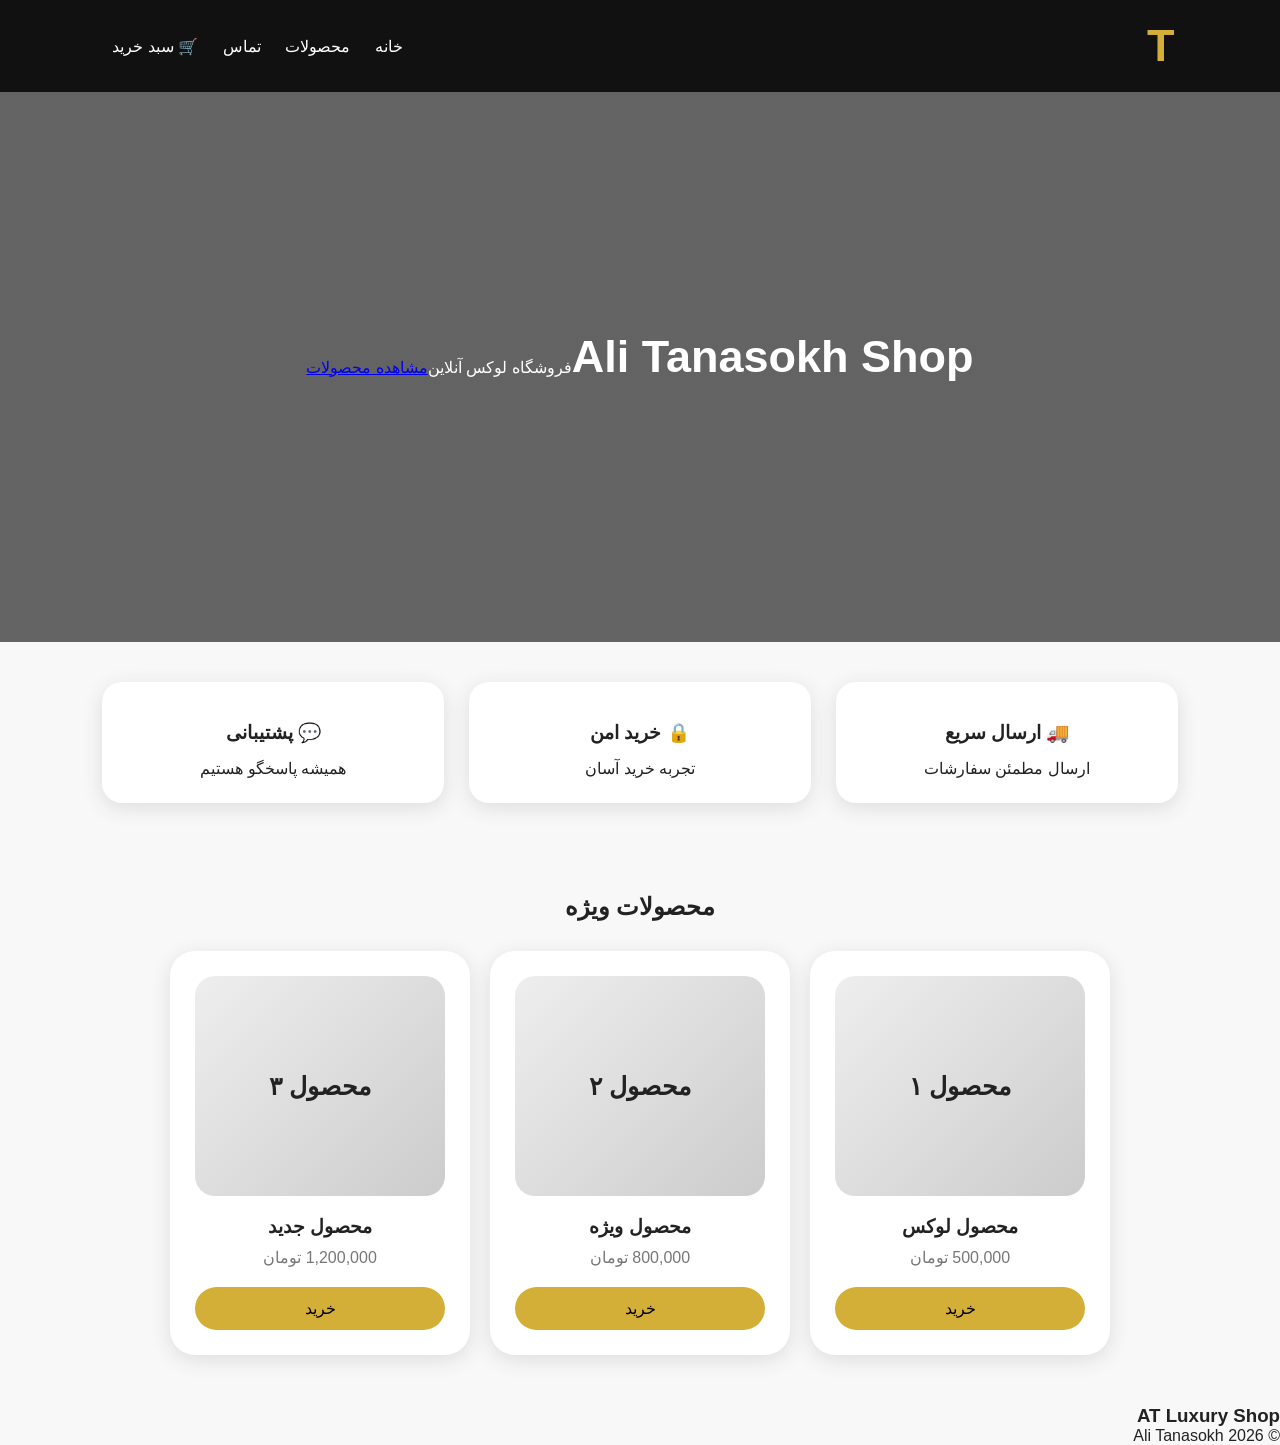
==== index.html @ d5917b11 "Complete homepage design" ====
<!DOCTYPE html>
<html lang="fa" dir="rtl">

<head>

<meta charset="UTF-8">
<meta name="viewport" content="width=device-width, initial-scale=1.0">

<title>AT Shop</title>

<link rel="stylesheet" href="style.css">

</head>


<body>


<header>

<div class="logo">
<span>A</span>T
</div>


<nav>

<a href="index.html">خانه</a>
<a href="products.html">محصولات</a>
<a href="contact.html">تماس</a>
<a href="cart.html">🛒 سبد خرید</a>

</nav>

</header>



<section class="hero">

<h1>
Ali Tanasokh Shop
</h1>

<p>
فروشگاه لوکس آنلاین
</p>

<a href="products.html">
مشاهده محصولات
</a>

</section>



<section class="features">


<div class="feature">

<h3>🚚 ارسال سریع</h3>

<p>
ارسال مطمئن سفارشات
</p>

</div>



<div class="feature">

<h3>🔒 خرید امن</h3>

<p>
تجربه خرید آسان
</p>

</div>



<div class="feature">

<h3>💬 پشتیبانی</h3>

<p>
همیشه پاسخگو هستیم
</p>

</div>


</section>



<section class="products">


<h2>
محصولات ویژه
</h2>



<div class="cards">


<div class="card">

<div class="product-image">
محصول ۱
</div>

<h3>
محصول لوکس
</h3>

<p>
500,000 تومان
</p>

<button onclick="addToCart('محصول لوکس')">
خرید
</button>

</div>



<div class="card">

<div class="product-image">
محصول ۲
</div>

<h3>
محصول ویژه
</h3>

<p>
800,000 تومان
</p>

<button onclick="addToCart('محصول ویژه')">
خرید
</button>

</div>



<div class="card">

<div class="product-image">
محصول ۳
</div>

<h3>
محصول جدید
</h3>

<p>
1,200,000 تومان
</p>

<button onclick="addToCart('محصول جدید')">
خرید
</button>

</div>


</div>

</section>



<footer>

<h3>
AT Luxury Shop
</h3>

<p>
© 2026 Ali Tanasokh
</p>


</footer>



<script src="script.js"></script>


</body>

</html>
---- style.css ----
* {
    box-sizing: border-box;
    margin: 0;
    padding: 0;
    font-family: Tahoma, sans-serif;
}

body {
    background: #f8f8f8;
    color: #222;
}

header {
    background: #111;
    color: white;
    display: flex;
    justify-content: space-between;
    align-items: center;
    padding: 20px 8%;
}

.logo {
    font-size: 40px;
    font-weight: bold;
    color: #d4af37;
}

nav a {
    footer{
    background:#111;
    color:white;
    text-align:center;
    padding:40px 20px;
    margin-top:50px;
}


.footer-logo{
    font-size:30px;
    color:#d4af37;
    font-weight:bold;
    margin-bottom:15px;
}


.footer-links{
    margin:20px 0;
}


.footer-links a{
    color:white;
    text-decoration:none;
    margin:10px;
}


.copyright{
    color:#aaa;
    margin-top:20px;
}
    color: white;
    text-decoration: none;
    margin: 0 10px;
}


.hero {
    height: 500px;
    background: linear-gradient(
        rgba(0,0,0,.5),
        rgba(0,0,0,.5)
    ),
    url("https://images.unsplash.com/photo-1441986300917-64674bd600d8")
    center/cover;

    display:flex;
    align-items:center;
    justify-content:center;
    text-align:center;
    color:white;
}


.hero h1 {
    font-size:45px;
    margin-bottom:20px;
}


.hero button,
.card button {
    background:#d4af37;
    border:none;
    padding:12px 30px;
    border-radius:30px;
    cursor:pointer;
}


.categories,
.products {
    padding:50px 8%;
    text-align:center;
}


.category-box,
.cards {
    display:flex;
    gap:20px;
    justify-content:center;
    margin-top:30px;
}


.category-box div,
.card {
    background:white;
    padding:30px;
    border-radius:20px;
    box-shadow:0 5px 20px #ddd;
}


.card {
    width:300px;
}


.product-image {
    height:180px;
    background:#eee;
    display:flex;
    align-items:center;
    justify-content:center;
    margin-bottom:20px;
}


.whatsapp {
    position:fixed;
    bottom:20px;
    right:20px;
    background:#25D366;
    color:white;
    padding:15px 25px;
    border-radius:50px;
    text-decoration:none;
}


@media(max-width:768px){

header {
    flex-direction:column;
}

.category-box,
.cards {
    flex-direction:column;
    align-items:center;
}

.hero h1 {
    font-size:30px;
}

}
.slider {
    width: 100%;
    text-align: center;
}

.slide {
    display: none;
}

.slide.active {
    display: block;
}

.slide h1 {
    font-size: 50px;
    margin-bottom: 20px;
}

.slide p {
    font-size: 22px;
    margin-bottom: 30px;
}


.hero {
    background:
    linear-gradient(
        rgba(0,0,0,.6),
        rgba(0,0,0,.6)
    ),
    url("https://images.unsplash.com/photo-1441986300917-64674bd600d8")
    center/cover;

    height: 550px;
}

.logo {
    font-size: 50px;
    font-weight: 900;
    letter-spacing: 5px;
    color: #d4af37;
}

.logo span {
    color: white;
}
.card {
    background: white;
    border-radius: 25px;
    padding: 25px;
    width: 300px;
    transition: 0.3s;
    overflow: hidden;
}


.card:hover {
    transform: translateY(-10px);
}


.product-image {
    height: 220px;
    border-radius: 20px;
    background:
    linear-gradient(
        135deg,
        #eee,
        #ccc
    );

    display:flex;
    align-items:center;
    justify-content:center;

    font-size:25px;
    font-weight:bold;
}


.card h3 {
    margin:20px 0 10px;
}


.card p {
    color:#777;
    margin-bottom:20px;
}


.card button {
    width:100%;
    font-size:16px;
}

@media (max-width:768px){

    header{
        text-align:center;
        padding:20px;
    }

    nav{
        margin-top:15px;
    }

    nav a{
        display:inline-block;
        margin:8px;
    }


    .hero{
        height:400px;
        padding:20px;
    }


    .slide h1{
        font-size:32px;
    }


    .slide p{
        font-size:18px;
    }


    .cards,
    .category-box{
        width:100%;
    }


    .card{
        width:100%;
    }

}
.features{
    display:flex;
    justify-content:center;
    gap:25px;
    padding:40px 8%;
    text-align:center;
}


.feature{
    background:white;
    padding:25px;
    border-radius:20px;
    box-shadow:0 5px 20px #ddd;
    flex:1;
}


.feature h3{
    margin:15px 0;
}


@media(max-width:768px){

    .features{
        flex-direction:column;
    }

}

.logo{
    font-size:45px;
    font-weight:900;
    letter-spacing:3px;
    color:#d4af37;
    text-transform:uppercase;
}


.logo span{
    color:#111;
}


.logo:hover{
    transform:scale(1.05);
    transition:0.3s;
}
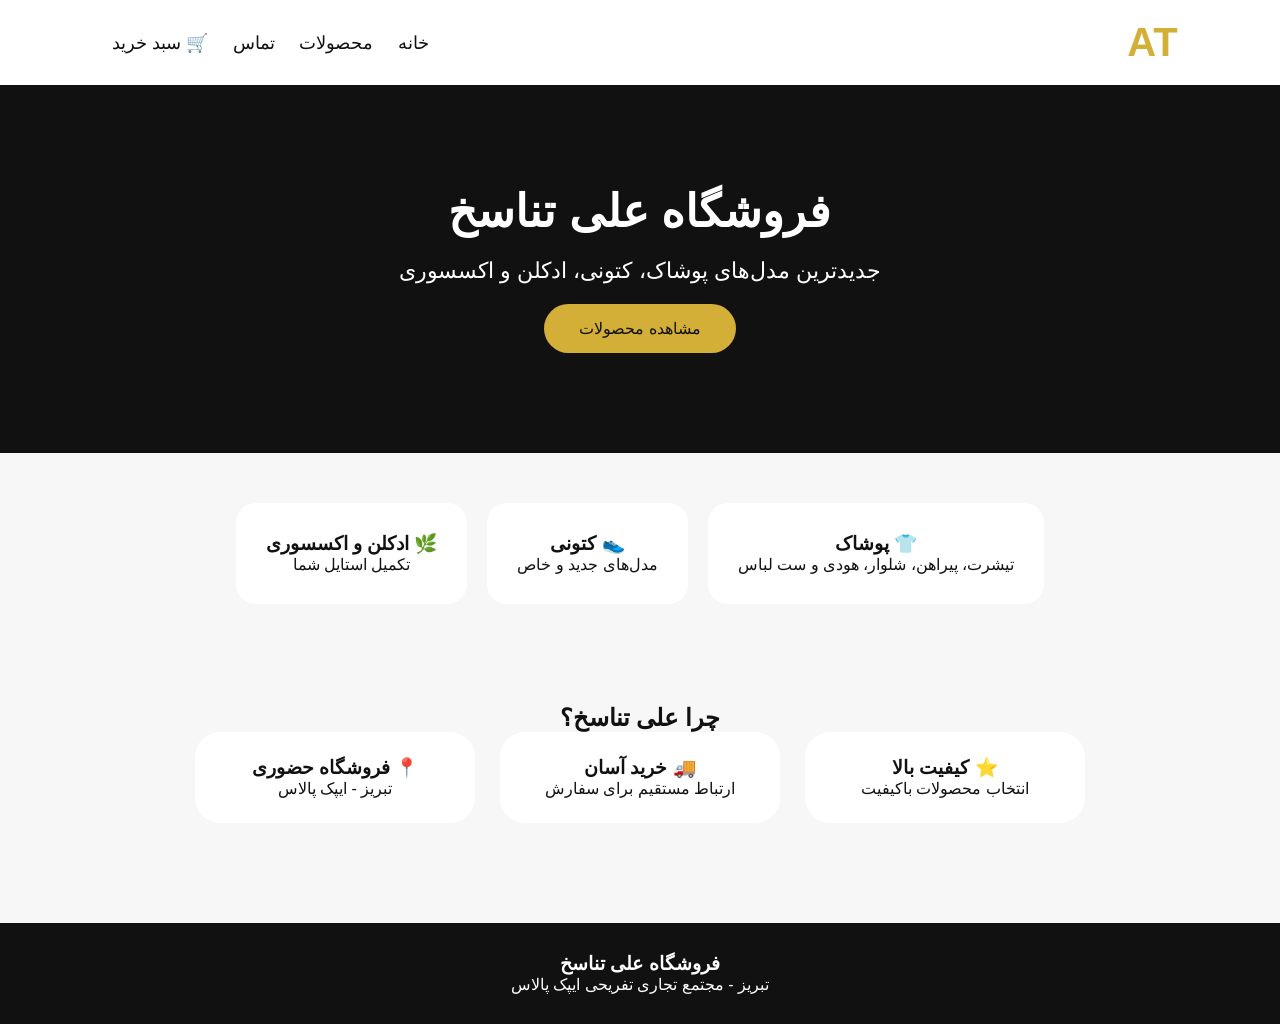
==== commit 530f109e: "Upgrade homepage design" ====
--- a/index.html
+++ b/index.html
@@ -6,7 +6,7 @@
 <meta charset="UTF-8">
 <meta name="viewport" content="width=device-width, initial-scale=1.0">
 
-<title>AT Shop</title>
+<title>فروشگاه علی تناسخ</title>
 
 <link rel="stylesheet" href="style.css">
 
@@ -19,7 +19,7 @@
 <header>
 
 <div class="logo">
-<span>A</span>T
+AT
 </div>
 
 
@@ -39,16 +39,18 @@
 <section class="hero">
 
 <h1>
-Ali Tanasokh Shop
+فروشگاه علی تناسخ
 </h1>
 
 <p>
-فروشگاه لوکس آنلاین
+جدیدترین مدل‌های پوشاک، کتونی، ادکلن و اکسسوری
 </p>
+
 
 <a href="products.html">
 مشاهده محصولات
 </a>
+
 
 </section>
 
@@ -59,10 +61,12 @@
 
 <div class="feature">
 
-<h3>🚚 ارسال سریع</h3>
+<h3>
+👕 پوشاک
+</h3>
 
 <p>
-ارسال مطمئن سفارشات
+تیشرت، پیراهن، شلوار، هودی و ست لباس
 </p>
 
 </div>
@@ -71,10 +75,12 @@
 
 <div class="feature">
 
-<h3>🔒 خرید امن</h3>
+<h3>
+👟 کتونی
+</h3>
 
 <p>
-تجربه خرید آسان
+مدل‌های جدید و خاص
 </p>
 
 </div>
@@ -83,10 +89,12 @@
 
 <div class="feature">
 
-<h3>💬 پشتیبانی</h3>
+<h3>
+🌿 ادکلن و اکسسوری
+</h3>
 
 <p>
-همیشه پاسخگو هستیم
+تکمیل استایل شما
 </p>
 
 </div>
@@ -100,9 +108,8 @@
 
 
 <h2>
-محصولات ویژه
+چرا علی تناسخ؟
 </h2>
-
 
 
 <div class="cards">
@@ -110,21 +117,13 @@
 
 <div class="card">
 
-<div class="product-image">
-محصول ۱
-</div>
-
 <h3>
-محصول لوکس
+⭐ کیفیت بالا
 </h3>
 
 <p>
-500,000 تومان
+انتخاب محصولات باکیفیت
 </p>
-
-<button onclick="addToCart('محصول لوکس')">
-خرید
-</button>
 
 </div>
 
@@ -132,21 +131,13 @@
 
 <div class="card">
 
-<div class="product-image">
-محصول ۲
-</div>
-
 <h3>
-محصول ویژه
+🚚 خرید آسان
 </h3>
 
 <p>
-800,000 تومان
+ارتباط مستقیم برای سفارش
 </p>
-
-<button onclick="addToCart('محصول ویژه')">
-خرید
-</button>
 
 </div>
 
@@ -154,26 +145,19 @@
 
 <div class="card">
 
-<div class="product-image">
-محصول ۳
-</div>
-
 <h3>
-محصول جدید
+📍 فروشگاه حضوری
 </h3>
 
 <p>
-1,200,000 تومان
+تبریز - ایپک پالاس
 </p>
-
-<button onclick="addToCart('محصول جدید')">
-خرید
-</button>
 
 </div>
 
 
 </div>
+
 
 </section>
 
@@ -182,13 +166,12 @@
 <footer>
 
 <h3>
-AT Luxury Shop
+فروشگاه علی تناسخ
 </h3>
 
 <p>
-© 2026 Ali Tanasokh
+تبریز - مجتمع تجاری تفریحی ایپک پالاس
 </p>
-
 
 </footer>
 
--- a/style.css
+++ b/style.css
@@ -1,349 +1,30 @@
-* {
-    box-sizing: border-box;
-    margin: 0;
-    padding: 0;
-    font-family: Tahoma, sans-serif;
-}
-
-body {
-    background: #f8f8f8;
-    color: #222;
-}
-
-header {
-    background: #111;
-    color: white;
-    display: flex;
-    justify-content: space-between;
-    align-items: center;
-    padding: 20px 8%;
-}
-
-.logo {
-    font-size: 40px;
-    font-weight: bold;
-    color: #d4af37;
-}
-
-nav a {
-    footer{
-    background:#111;
-    color:white;
-    text-align:center;
-    padding:40px 20px;
-    margin-top:50px;
+*{
+    box-sizing:border-box;
+    margin:0;
+    padding:0;
+    font-family:tahoma, sans-serif;
 }
 
 
-.footer-logo{
-    font-size:30px;
-    color:#d4af37;
-    font-weight:bold;
-    margin-bottom:15px;
+body{
+    background:#f7f7f7;
+    color:#111;
 }
 
 
-.footer-links{
-    margin:20px 0;
+header{
+    display:flex;
+    justify-content:space-between;
+    align-items:center;
+    padding:20px 8%;
+    background:white;
 }
 
 
-.footer-links a{
-    color:white;
-    text-decoration:none;
-    margin:10px;
-}
-
-
-.copyright{
-    color:#aaa;
-    margin-top:20px;
-}
-    color: white;
-    text-decoration: none;
-    margin: 0 10px;
-}
-
-
-.hero {
-    height: 500px;
-    background: linear-gradient(
-        rgba(0,0,0,.5),
-        rgba(0,0,0,.5)
-    ),
-    url("https://images.unsplash.com/photo-1441986300917-64674bd600d8")
-    center/cover;
-
-    display:flex;
-    align-items:center;
-    justify-content:center;
-    text-align:center;
-    color:white;
-}
-
-
-.hero h1 {
-    font-size:45px;
-    margin-bottom:20px;
-}
-
-
-.hero button,
-.card button {
-    background:#d4af37;
-    border:none;
-    padding:12px 30px;
-    border-radius:30px;
-    cursor:pointer;
-}
-
-
-.categories,
-.products {
-    padding:50px 8%;
-    text-align:center;
-}
-
-
-.category-box,
-.cards {
-    display:flex;
-    gap:20px;
-    justify-content:center;
-    margin-top:30px;
-}
-
-
-.category-box div,
-.card {
-    background:white;
-    padding:30px;
-    border-radius:20px;
-    box-shadow:0 5px 20px #ddd;
-}
-
-
-.card {
-    width:300px;
-}
-
-
-.product-image {
-    height:180px;
-    background:#eee;
-    display:flex;
-    align-items:center;
-    justify-content:center;
-    margin-bottom:20px;
-}
-
-
-.whatsapp {
-    position:fixed;
-    bottom:20px;
-    right:20px;
-    background:#25D366;
-    color:white;
-    padding:15px 25px;
-    border-radius:50px;
-    text-decoration:none;
-}
-
-
-@media(max-width:768px){
-
-header {
-    flex-direction:column;
-}
-
-.category-box,
-.cards {
-    flex-direction:column;
-    align-items:center;
-}
-
-.hero h1 {
-    font-size:30px;
-}
-
-}
-.slider {
-    width: 100%;
-    text-align: center;
-}
-
-.slide {
-    display: none;
-}
-
-.slide.active {
-    display: block;
-}
-
-.slide h1 {
-    font-size: 50px;
-    margin-bottom: 20px;
-}
-
-.slide p {
-    font-size: 22px;
-    margin-bottom: 30px;
-}
-
-
-.hero {
-    background:
-    linear-gradient(
-        rgba(0,0,0,.6),
-        rgba(0,0,0,.6)
-    ),
-    url("https://images.unsplash.com/photo-1441986300917-64674bd600d8")
-    center/cover;
-
-    height: 550px;
-}
-
-.logo {
-    font-size: 50px;
-    font-weight: 900;
-    letter-spacing: 5px;
-    color: #d4af37;
-}
-
-.logo span {
-    color: white;
-}
-.card {
-    background: white;
-    border-radius: 25px;
-    padding: 25px;
-    width: 300px;
-    transition: 0.3s;
-    overflow: hidden;
-}
-
-
-.card:hover {
-    transform: translateY(-10px);
-}
-
-
-.product-image {
-    height: 220px;
-    border-radius: 20px;
-    background:
-    linear-gradient(
-        135deg,
-        #eee,
-        #ccc
-    );
-
-    display:flex;
-    align-items:center;
-    justify-content:center;
-
-    font-size:25px;
+.logo{
+    font-size:40px;
     font-weight:bold;
-}
-
-
-.card h3 {
-    margin:20px 0 10px;
-}
-
-
-.card p {
-    color:#777;
-    margin-bottom:20px;
-}
-
-
-.card button {
-    width:100%;
-    font-size:16px;
-}
-
-@media (max-width:768px){
-
-    header{
-        text-align:center;
-        padding:20px;
-    }
-
-    nav{
-        margin-top:15px;
-    }
-
-    nav a{
-        display:inline-block;
-        margin:8px;
-    }
-
-
-    .hero{
-        height:400px;
-        padding:20px;
-    }
-
-
-    .slide h1{
-        font-size:32px;
-    }
-
-
-    .slide p{
-        font-size:18px;
-    }
-
-
-    .cards,
-    .category-box{
-        width:100%;
-    }
-
-
-    .card{
-        width:100%;
-    }
-
-}
-.features{
-    display:flex;
-    justify-content:center;
-    gap:25px;
-    padding:40px 8%;
-    text-align:center;
-}
-
-
-.feature{
-    background:white;
-    padding:25px;
-    border-radius:20px;
-    box-shadow:0 5px 20px #ddd;
-    flex:1;
-}
-
-
-.feature h3{
-    margin:15px 0;
-}
-
-
-@media(max-width:768px){
-
-    .features{
-        flex-direction:column;
-    }
-
-}
-
-.logo{
-    font-size:45px;
-    font-weight:900;
-    letter-spacing:3px;
     color:#d4af37;
-    text-transform:uppercase;
 }
 
 
@@ -352,7 +33,148 @@
 }
 
 
-.logo:hover{
-    transform:scale(1.05);
-    transition:0.3s;
+nav a{
+    text-decoration:none;
+    color:#111;
+    margin:10px;
+    font-size:18px;
 }
+
+
+nav a:hover{
+    color:#d4af37;
+}
+
+
+
+.hero{
+    text-align:center;
+    padding:100px 20px;
+    background:#111;
+    color:white;
+}
+
+
+.hero h1{
+    font-size:45px;
+}
+
+
+.hero p{
+    margin:20px;
+    font-size:22px;
+}
+
+
+.hero a{
+    display:inline-block;
+    background:#d4af37;
+    color:#111;
+    padding:15px 35px;
+    border-radius:30px;
+    text-decoration:none;
+}
+
+
+
+.features{
+    display:flex;
+    justify-content:center;
+    gap:20px;
+    padding:50px 10%;
+}
+
+
+.feature{
+    background:white;
+    padding:30px;
+    border-radius:20px;
+    text-align:center;
+}
+
+
+
+.products{
+    padding:50px 8%;
+    text-align:center;
+}
+
+
+
+.cards{
+    display:flex;
+    justify-content:center;
+    gap:25px;
+    flex-wrap:wrap;
+}
+
+
+
+.card{
+    background:white;
+    width:280px;
+    padding:25px;
+    border-radius:25px;
+}
+
+
+
+.product-image{
+    height:200px;
+    background:#eee;
+    display:flex;
+    align-items:center;
+    justify-content:center;
+    border-radius:20px;
+    font-size:25px;
+}
+
+
+
+.card button{
+    margin-top:15px;
+    padding:12px 30px;
+    border:0;
+    border-radius:30px;
+    background:#111;
+    color:white;
+}
+
+
+
+.card button:hover{
+    background:#d4af37;
+    color:#111;
+}
+
+
+
+footer{
+    margin-top:50px;
+    padding:30px;
+    background:#111;
+    color:white;
+    text-align:center;
+}
+
+
+
+@media(max-width:700px){
+
+header{
+    flex-direction:column;
+}
+
+
+.features{
+    flex-direction:column;
+}
+
+
+}
+.product-image img{
+    width:100%;
+    height:200px;
+    object-fit:cover;
+    border-radius:20px;
+}
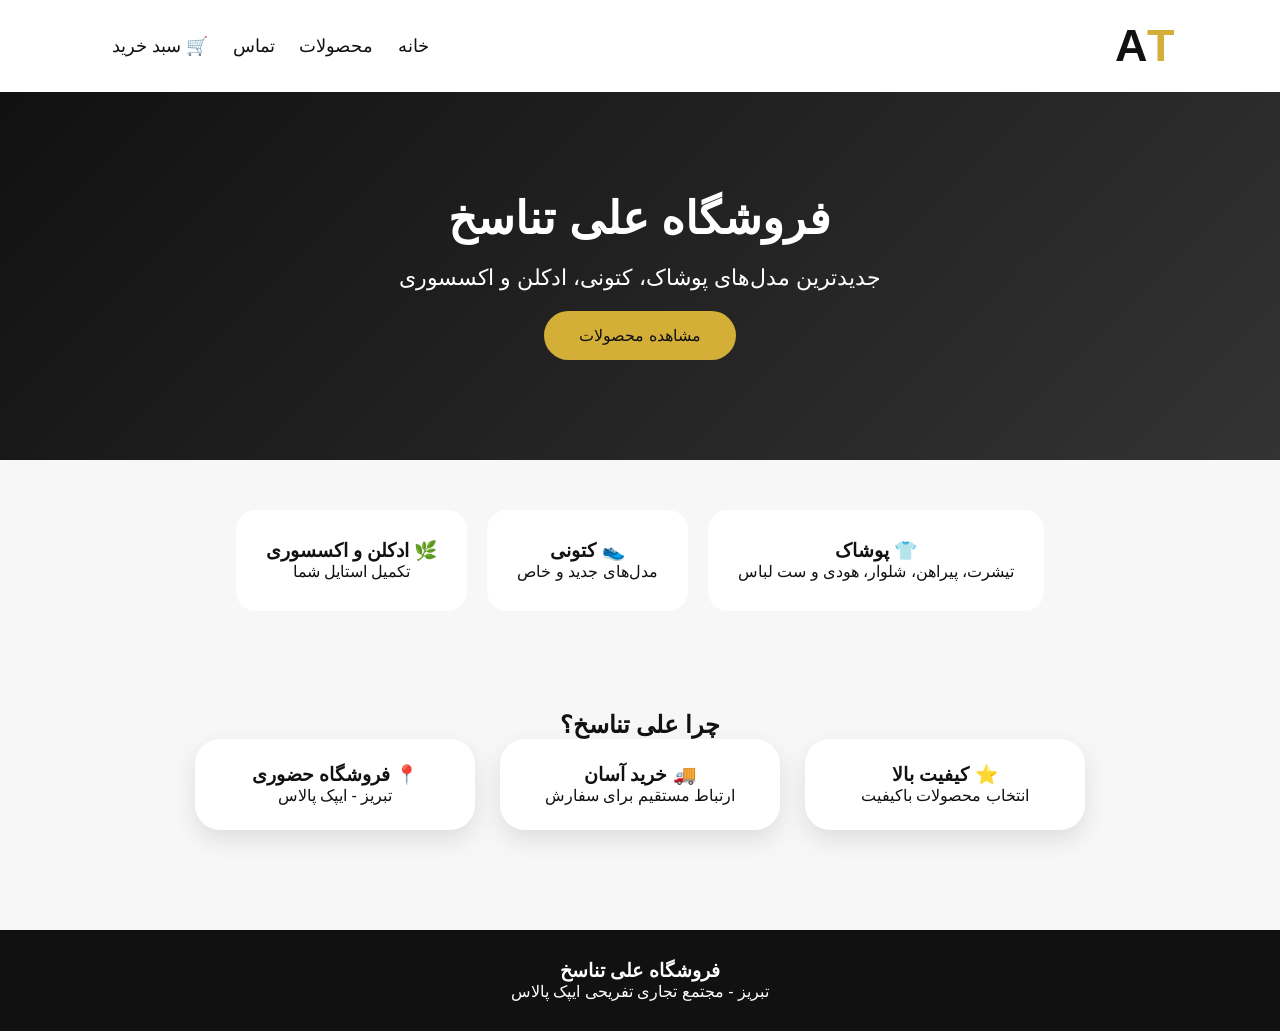
==== commit 2375edb1: "Update index.html" ====
--- a/index.html
+++ b/index.html
@@ -19,7 +19,7 @@
 <header>
 
 <div class="logo">
-AT
+<span>A</span>T
 </div>
 
 
--- a/style.css
+++ b/style.css
@@ -178,3 +178,45 @@
     object-fit:cover;
     border-radius:20px;
 }
+.logo{
+    font-size:45px;
+    font-weight:bold;
+    color:#d4af37;
+    letter-spacing:3px;
+}
+
+
+.hero{
+    background:linear-gradient(135deg,#111,#333);
+}
+
+
+.hero a{
+    transition:0.3s;
+}
+
+
+.hero a:hover{
+    transform:scale(1.05);
+}
+
+
+.card{
+    transition:0.3s;
+    box-shadow:0 10px 25px rgba(0,0,0,0.1);
+}
+
+
+.card:hover{
+    transform:translateY(-10px);
+}
+
+
+nav a{
+    transition:0.3s;
+}
+
+
+nav a:hover{
+    color:#d4af37;
+}
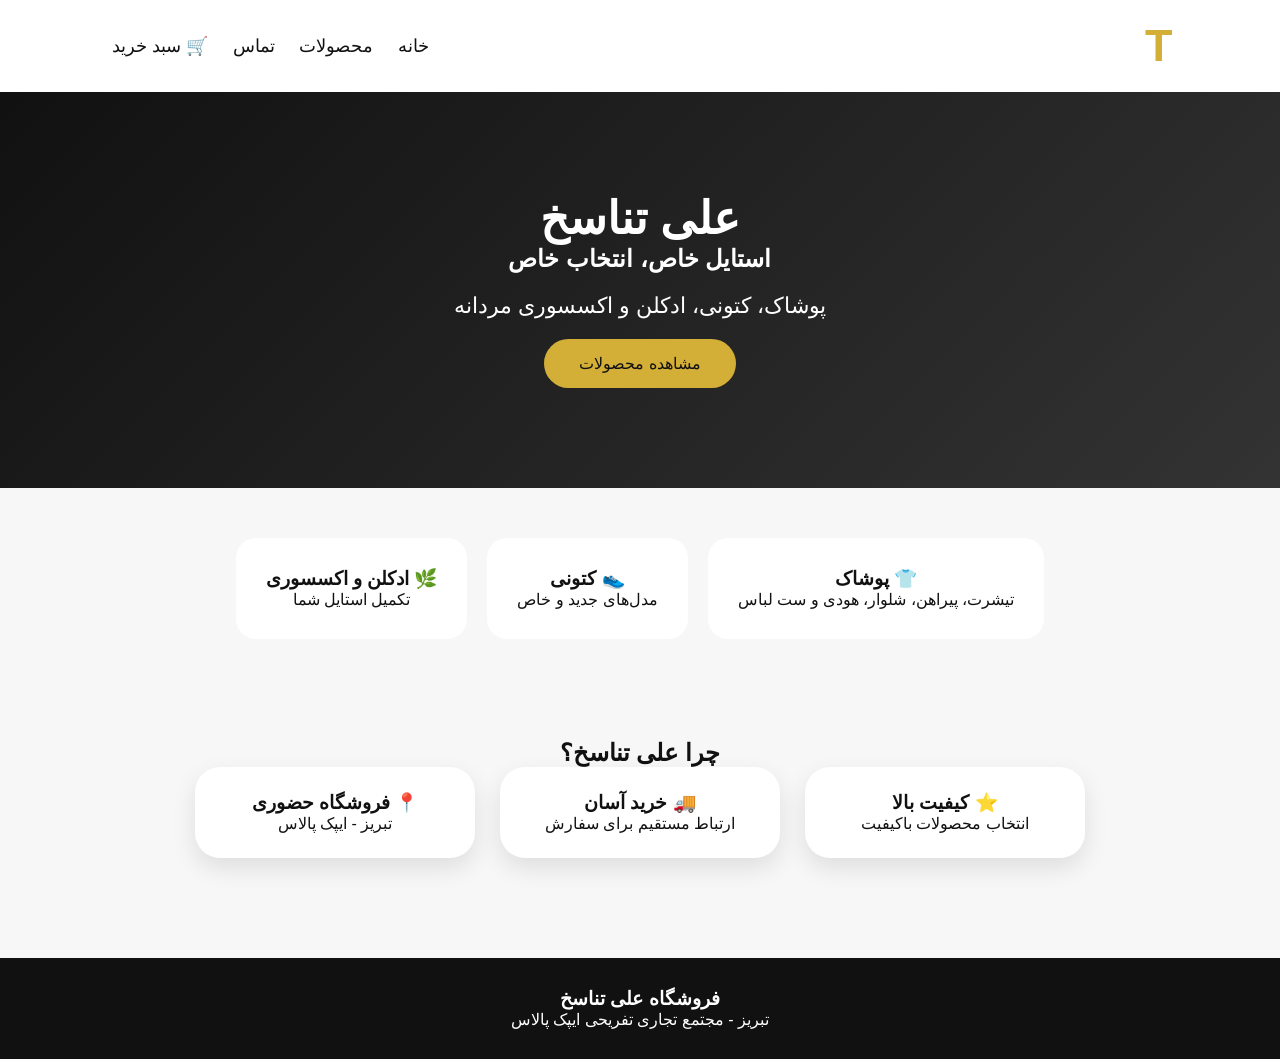
==== commit d5f2c217: "Update index.html" ====
--- a/index.html
+++ b/index.html
@@ -39,18 +39,20 @@
 <section class="hero">
 
 <h1>
-فروشگاه علی تناسخ
+علی تناسخ
 </h1>
 
+<h2>
+استایل خاص، انتخاب خاص
+</h2>
+
 <p>
-جدیدترین مدل‌های پوشاک، کتونی، ادکلن و اکسسوری
+پوشاک، کتونی، ادکلن و اکسسوری مردانه
 </p>
-
 
 <a href="products.html">
 مشاهده محصولات
 </a>
-
 
 </section>
 
--- a/style.css
+++ b/style.css
@@ -220,3 +220,13 @@
 nav a:hover{
     color:#d4af37;
 }
+.logo span{
+    color:#ffffff;
+}
+
+.logo{
+    color:#d4af37;
+    font-size:45px;
+    font-weight:bold;
+    letter-spacing:5px;
+}
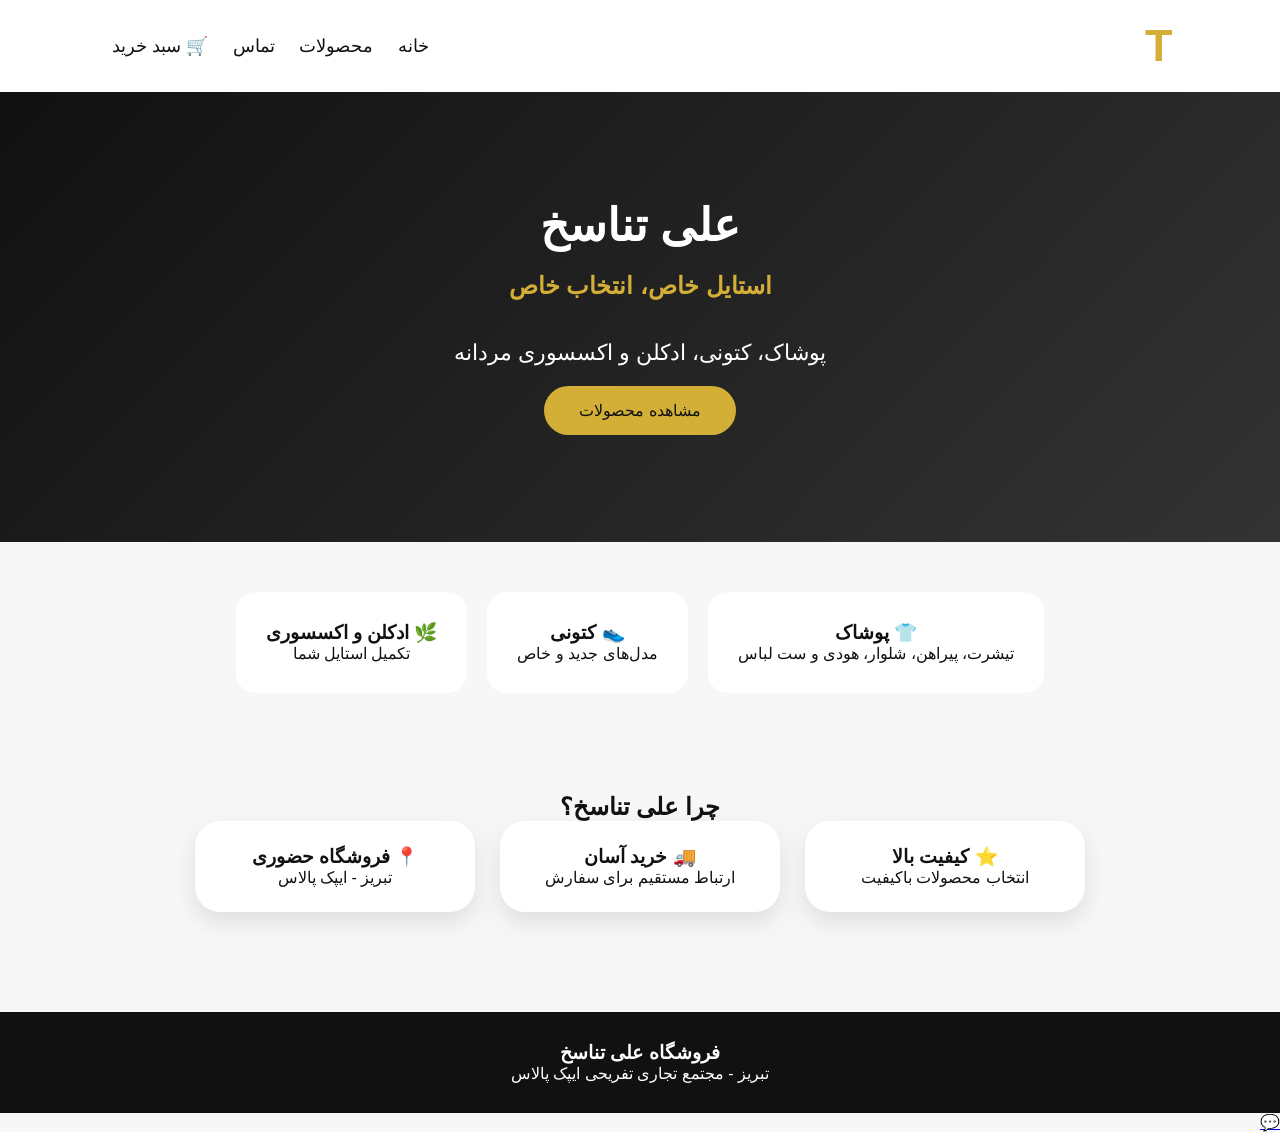
==== commit 0764354f: "Update index.html" ====
--- a/index.html
+++ b/index.html
@@ -178,7 +178,9 @@
 </footer>
 
 
-
+<a class="whatsapp" href="https://wa.me/989146500758">
+💬
+</a>
 <script src="script.js"></script>
 
 
--- a/style.css
+++ b/style.css
@@ -230,3 +230,16 @@
     font-weight:bold;
     letter-spacing:5px;
 }
+.hero h2{
+    margin:20px 0;
+    color:#d4af37;
+}
+
+
+.hero{
+    min-height:450px;
+    display:flex;
+    flex-direction:column;
+    justify-content:center;
+    align-items:center;
+}
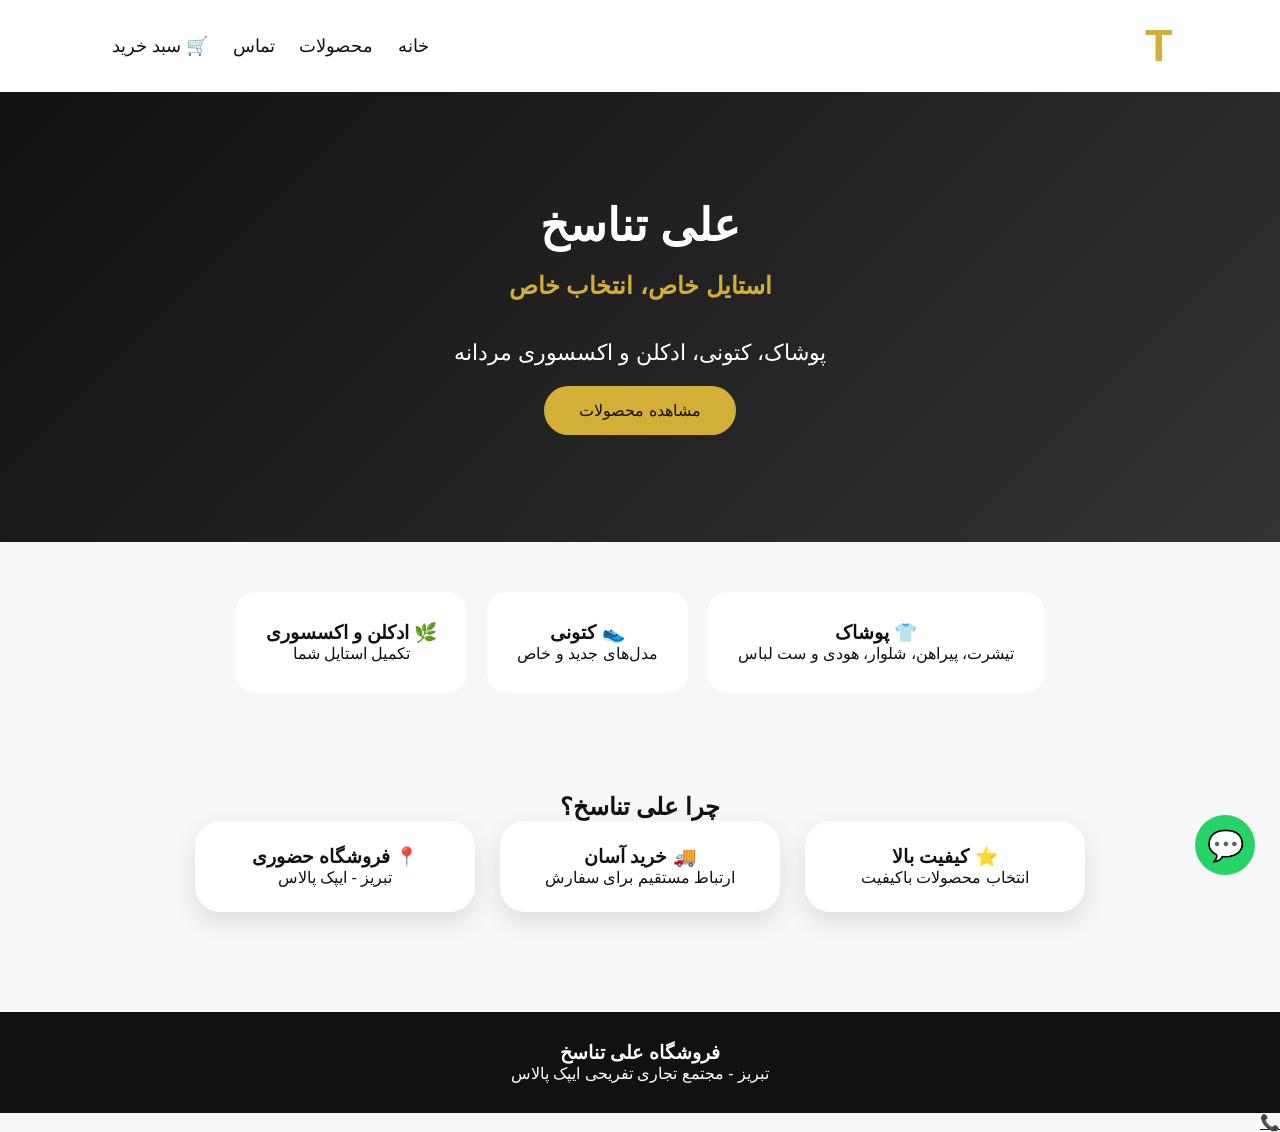
==== commit e1e1310d: "Update index.html" ====
--- a/index.html
+++ b/index.html
@@ -181,6 +181,9 @@
 <a class="whatsapp" href="https://wa.me/989146500758">
 💬
 </a>
+  <a class="call" href="tel:09146500758">
+📞
+  </a>
 <script src="script.js"></script>
 
 
--- a/style.css
+++ b/style.css
@@ -243,3 +243,19 @@
     justify-content:center;
     align-items:center;
 }
+.whatsapp{
+    position:fixed;
+    bottom:25px;
+    right:25px;
+    width:60px;
+    height:60px;
+    border-radius:50%;
+    background:#25D366;
+    color:white;
+    display:flex;
+    align-items:center;
+    justify-content:center;
+    font-size:30px;
+    text-decoration:none;
+    z-index:1000;
+}
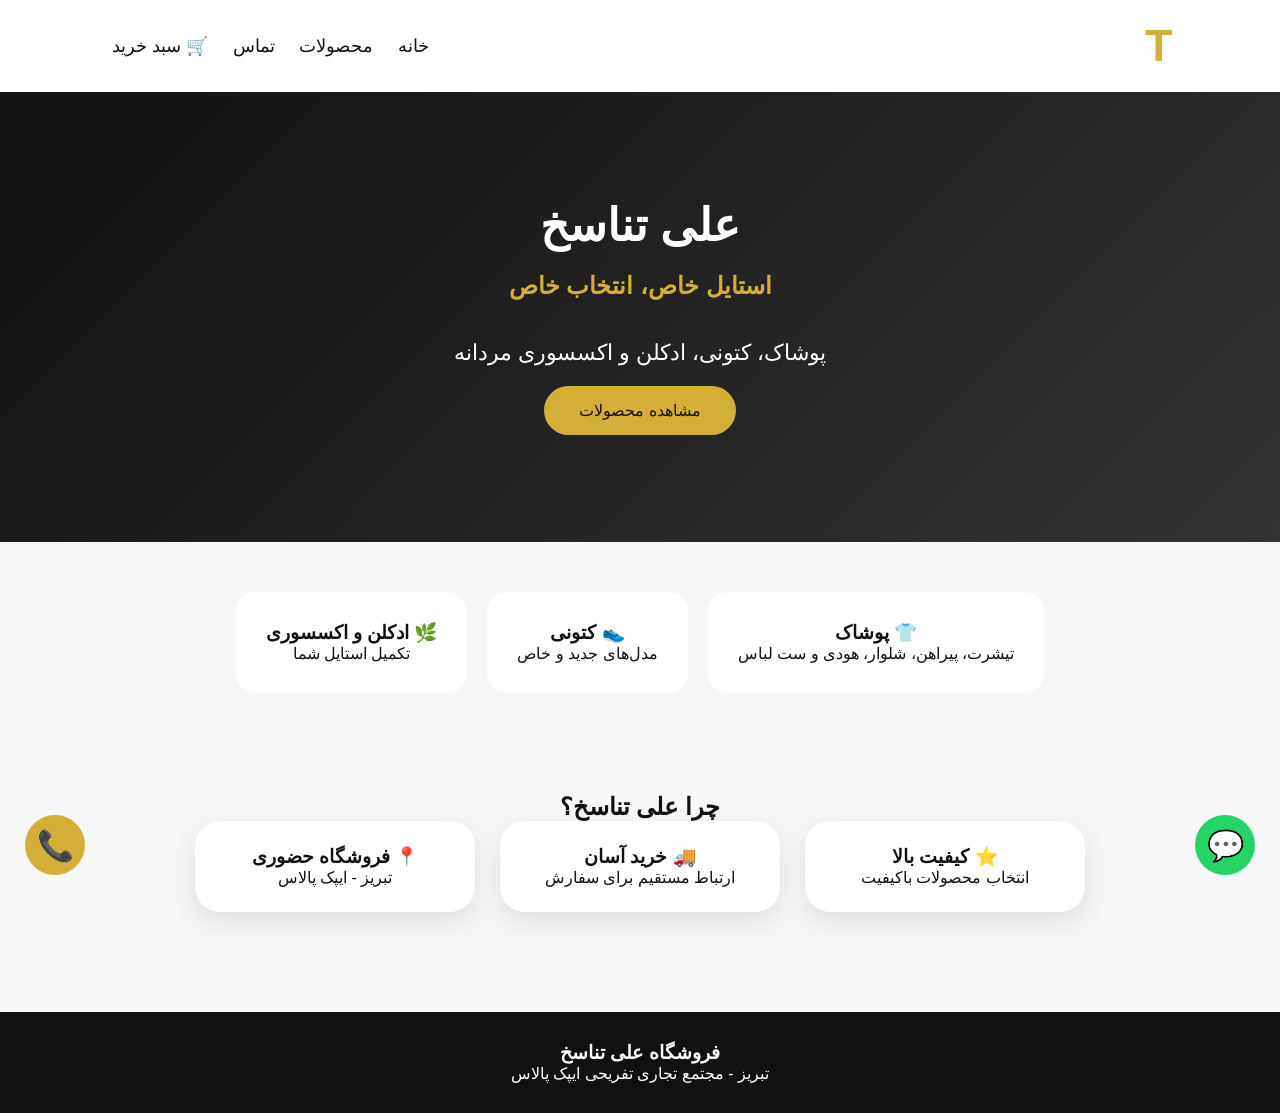
==== commit 5b684177: "Add SEO information" ====
--- a/index.html
+++ b/index.html
@@ -2,6 +2,10 @@
 <html lang="fa" dir="rtl">
 
 <head>
+
+  <meta name="description" content="فروشگاه علی تناسخ در تبریز، عرضه کننده پوشاک مردانه، کتونی، ادکلن و اکسسوری">
+
+<meta name="keywords" content="علی تناسخ، پوشاک مردانه، کتونی، ادکلن، تبریز، ایپک پالاس">
 
 <meta charset="UTF-8">
 <meta name="viewport" content="width=device-width, initial-scale=1.0">
--- a/style.css
+++ b/style.css
@@ -259,3 +259,65 @@
     text-decoration:none;
     z-index:1000;
 }
+
+.call{
+    position:fixed;
+    bottom:25px;
+    left:25px;
+    width:60px;
+    height:60px;
+    border-radius:50%;
+    background:#d4af37;
+    color:#111;
+    display:flex;
+    align-items:center;
+    justify-content:center;
+    font-size:30px;
+    text-decoration:none;
+    z-index:1000;
+}
+@media(max-width:700px){
+
+    header{
+        padding:20px;
+        text-align:center;
+    }
+
+    nav{
+        margin-top:15px;
+    }
+
+    nav a{
+        display:block;
+        margin:12px;
+    }
+
+    .hero h1{
+        font-size:35px;
+    }
+
+    .hero p{
+        font-size:18px;
+    }
+
+    .cards{
+        flex-direction:column;
+        align-items:center;
+    }
+
+    .card{
+        width:90%;
+    }
+
+    .features{
+        flex-direction:column;
+        padding:30px 20px;
+    }
+
+    .whatsapp,
+    .call{
+        width:55px;
+        height:55px;
+    }
+
+}
